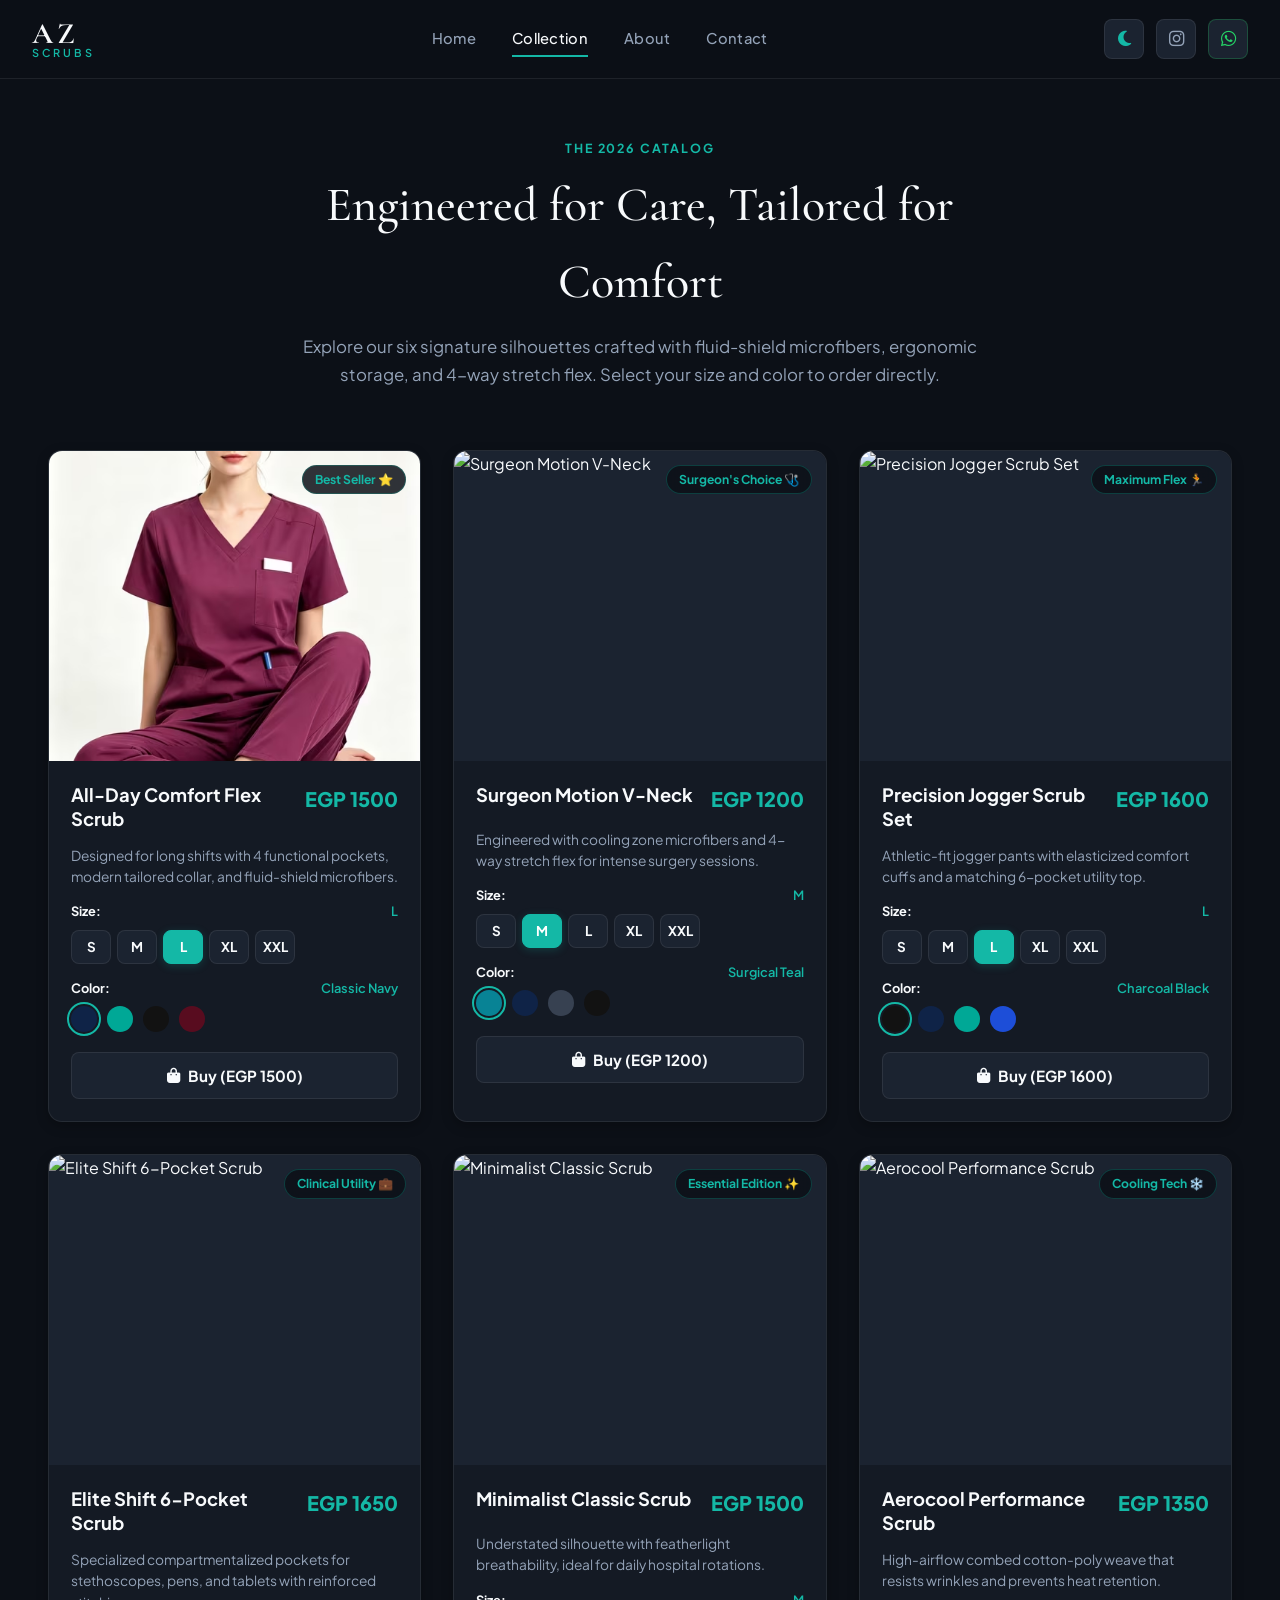
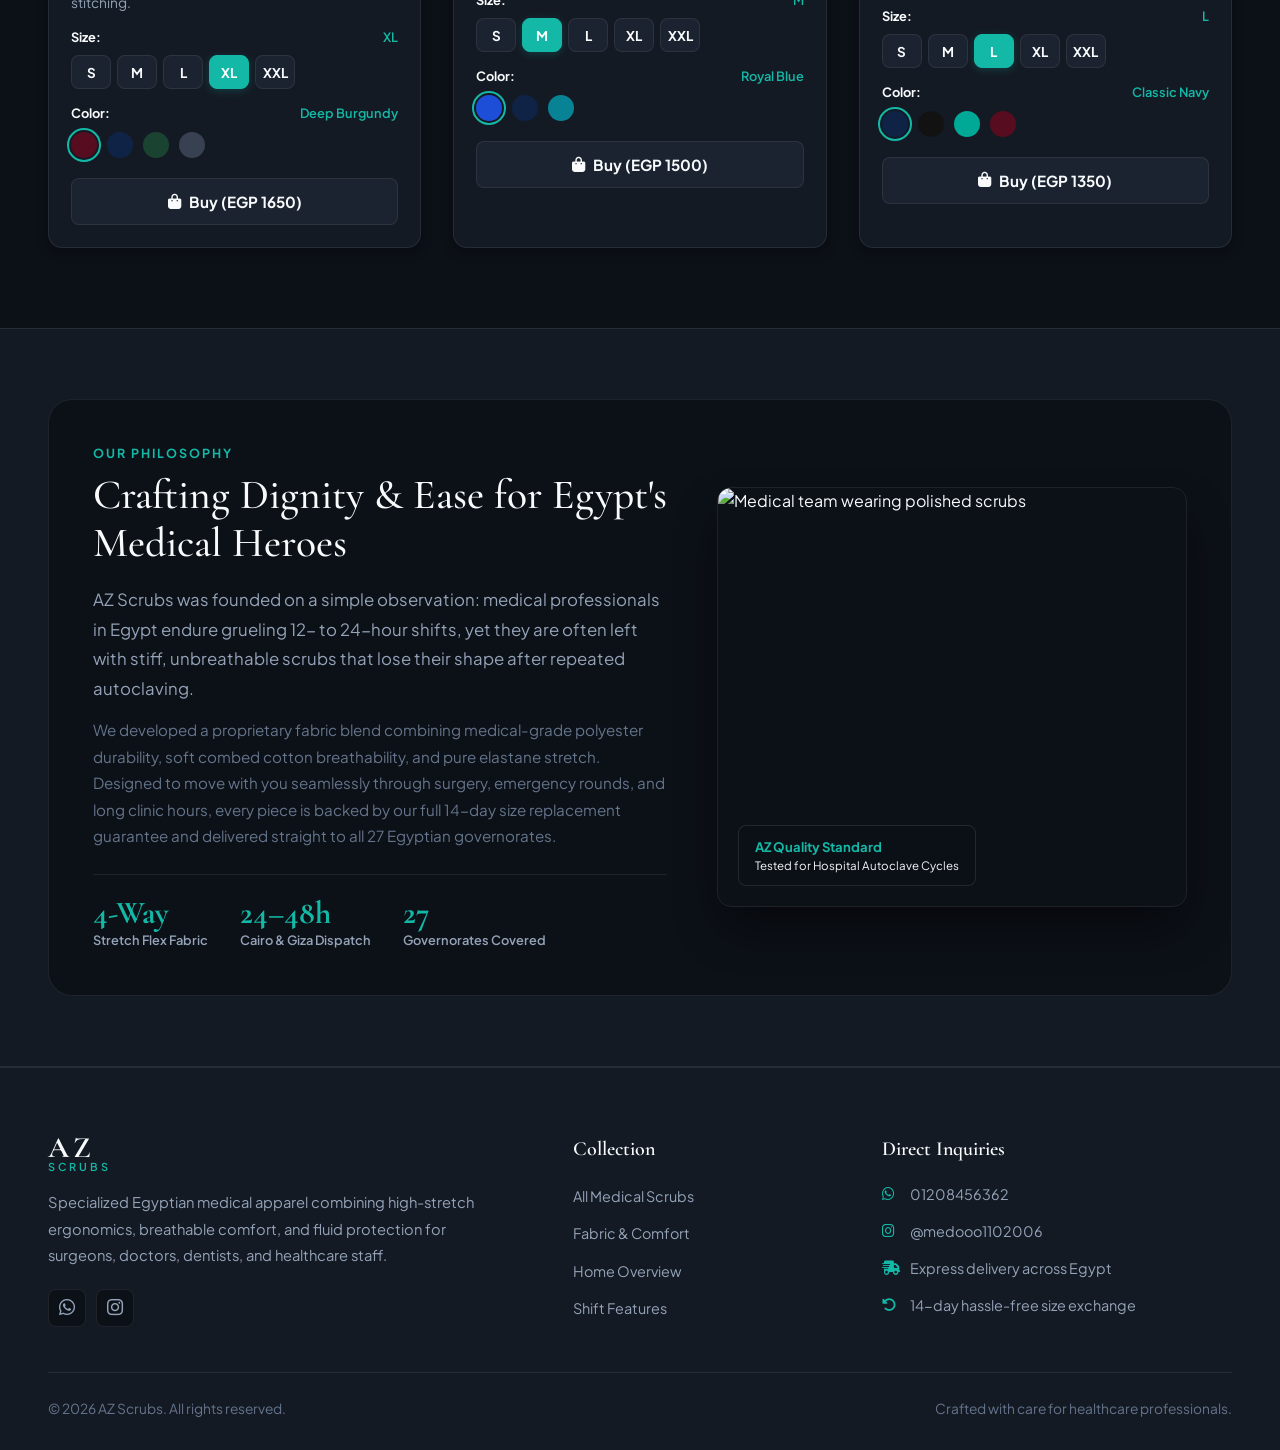
==== shop.html @ 9ea3bb74 "Initial commit" ====
<!DOCTYPE html>
<html lang="en" data-theme="dark">

<head>
    <meta charset="UTF-8">
    <meta name="viewport" content="width=device-width, initial-scale=1.0">
    <title>Collection — AZ Scrubs | Medical Apparel</title>

    <!-- Typography -->
    <link rel="preconnect" href="https://fonts.googleapis.com">
    <link rel="preconnect" href="https://fonts.gstatic.com" crossorigin>
    <link
        href="https://fonts.googleapis.com/css2?family=Cormorant+Garamond:ital,wght@0,400;0,500;0,600;0,700;1,400&family=Plus+Jakarta+Sans:wght@300;400;500;600;700&display=swap"
        rel="stylesheet">

    <!-- Font Awesome -->
    <link rel="stylesheet" href="https://cdnjs.cloudflare.com/ajax/libs/font-awesome/6.5.1/css/all.min.css">

    <!-- Stylesheet -->
    <link rel="stylesheet" href="style.css">
</head>

<body class="shop-page">

    <!-- ==========================================================================
       Shop Header
       ========================================================================== -->
    <header class="navbar-wrapper">
        <div class="nav-container">

            <!-- Brand Logo -->
            <a href="index.html" class="brand-logo" aria-label="AZ Scrubs Home">
                <span class="logo-serif">AZ</span>
                <span class="logo-sub">SCRUBS</span>
            </a>

            <!-- Center Links -->
            <nav class="nav-menu">
                <a href="index.html" class="nav-link">Home</a>
                <a href="#catalog" class="nav-link active">Collection</a>
                <a href="#about" class="nav-link">About</a>
                <a href="#contact" class="nav-link">Contact</a>
            </nav>

            <!-- Right Actions: Theme Toggle, Socials, Mobile Menu -->
            <div class="header-actions">

                <!-- Theme Toggle -->
                <button type="button" class="action-btn theme-toggle" id="themeToggleBtn"
                    aria-label="Toggle theme appearance" title="Toggle Appearance">
                    <i class="fa-solid fa-moon icon-moon"></i>
                    <i class="fa-solid fa-sun icon-sun"></i>
                </button>

                <!-- Instagram -->
                <a href="https://www.instagram.com/medooo1102006?cplk=MXMxdnQxajM3eTB2aA==" target="_blank"
                    rel="noopener noreferrer" class="action-btn instagram-btn" title="Instagram" aria-label="Instagram">
                    <i class="fa-brands fa-instagram"></i>
                </a>

                <!-- WhatsApp (01208456362) -->
                <a href="https://wa.me/201208456362" target="_blank" rel="noopener noreferrer"
                    class="action-btn whatsapp-btn" title="WhatsApp: 01208456362" aria-label="WhatsApp">
                    <i class="fa-brands fa-whatsapp"></i>
                </a>

                <!-- Mobile Drawer Toggle -->
                <button type="button" class="mobile-toggle" id="mobileMenuBtn" aria-label="Open mobile menu">
                    <i class="fa-solid fa-bars-staggered"></i>
                </button>
            </div>

        </div>
    </header>

    <!-- Mobile Drawer Menu -->
    <div class="mobile-drawer" id="mobileDrawer">
        <div class="drawer-header">
            <span class="drawer-title">Menu</span>
            <button type="button" class="drawer-close" id="closeDrawerBtn" aria-label="Close menu">
                <i class="fa-solid fa-xmark"></i>
            </button>
        </div>
        <ul class="drawer-nav">
            <li><a href="index.html" class="drawer-link">Home</a></li>
            <li><a href="#catalog" class="drawer-link">The Collection</a></li>
            <li><a href="#about" class="drawer-link">About AZ Scrubs</a></li>
            <li><a href="#contact" class="drawer-link">Contact & Orders</a></li>
        </ul>
    </div>

    <main>
        <!-- ==========================================================================
         Collection Banner
         ========================================================================== -->
        <section class="shop-banner">
            <div class="container">
                <div class="shop-banner-header">
                    <span class="banner-eyebrow">The 2026 Catalog</span>
                    <h1 class="shop-heading">Engineered for Care, Tailored for Comfort</h1>
                    <p class="shop-subheading">
                        Explore our six signature silhouettes crafted with fluid-shield microfibers, ergonomic storage,
                        and 4-way stretch flex. Select your size and color to order directly.
                    </p>
                </div>
            </div>
        </section>

        <!-- ==========================================================================
         Product Catalog Grid (6 Medical Scrubs)
         ========================================================================== -->
        <section class="catalog-section" id="catalog">
            <div class="container">
                <div class="products-grid" id="productsGridContainer">
                    <!-- Populated dynamically via script.js -->
                </div>
            </div>
        </section>

        <!-- ==========================================================================
         About AZ Scrubs Section
         ========================================================================== -->
        <section class="about-section" id="about">
            <div class="container">
                <div class="about-card">
                    <div class="about-grid">

                        <div class="about-text-column">
                            <span class="about-eyebrow">Our Philosophy</span>
                            <h2 class="about-title">Crafting Dignity & Ease for Egypt's Medical Heroes</h2>

                            <p class="about-lead">
                                AZ Scrubs was founded on a simple observation: medical professionals in Egypt endure
                                grueling 12- to 24-hour shifts, yet they are often left with stiff, unbreathable scrubs
                                that lose their shape after repeated autoclaving.
                            </p>

                            <p class="about-body">
                                We developed a proprietary fabric blend combining medical-grade polyester durability,
                                soft combed cotton breathability, and pure elastane stretch. Designed to move with you
                                seamlessly through surgery, emergency rounds, and long clinic hours, every piece is
                                backed by our full 14-day size replacement guarantee and delivered straight to all 27
                                Egyptian governorates.
                            </p>

                            <div class="about-stats-row">
                                <div class="stat-cell">
                                    <strong class="stat-number">4-Way</strong>
                                    <span class="stat-label">Stretch Flex Fabric</span>
                                </div>
                                <div class="stat-cell">
                                    <strong class="stat-number">24–48h</strong>
                                    <span class="stat-label">Cairo & Giza Dispatch</span>
                                </div>
                                <div class="stat-cell">
                                    <strong class="stat-number">27</strong>
                                    <span class="stat-label">Governorates Covered</span>
                                </div>
                            </div>
                        </div>

                        <div class="about-visual-column">
                            <div class="about-image-wrapper">
                                <img src="https://images.unsplash.com/photo-1579684385127-1ef15d508118?q=80&w=900&auto=format&fit=crop"
                                    alt="Medical team wearing polished scrubs" loading="lazy">
                                <div class="about-image-badge">
                                    <span class="badge-tag">AZ Quality Standard</span>
                                    <span class="badge-caption">Tested for Hospital Autoclave Cycles</span>
                                </div>
                            </div>
                        </div>

                    </div>
                </div>
            </div>
        </section>
    </main>

    <!-- ==========================================================================
       Checkout & Payment Modal
       ========================================================================== -->
    <div class="modal-overlay" id="checkoutModalOverlay" role="dialog" aria-modal="true" aria-labelledby="modalTitle">
        <div class="checkout-modal">

            <!-- Modal Header -->
            <div class="modal-header">
                <div class="modal-title-group">
                    <h3 class="modal-title" id="modalTitle">Complete Your Order</h3>
                    <p class="modal-subtitle">Review selection and confirm via WhatsApp</p>
                </div>
                <button type="button" class="modal-close" id="closeModalBtn" aria-label="Close checkout modal">
                    <i class="fa-solid fa-xmark"></i>
                </button>
            </div>

            <!-- Modal Body -->
            <div class="modal-body">

                <!-- Selected Product Summary Card -->
                <div class="order-summary-box">
                    <img src="" alt="Selected scrub thumbnail" id="modalThumb" class="summary-img">
                    <div class="summary-details">
                        <h4 class="summary-name" id="modalProductName">Product Name</h4>
                        <div class="summary-meta-line">
                            <span>Size: <strong id="modalProductSize">L</strong></span>
                            <span class="meta-dot">&bull;</span>
                            <span>Color: <strong id="modalProductColor">Classic Navy</strong></span>
                        </div>
                        <div class="summary-price" id="modalProductPrice">EGP 680</div>
                    </div>
                </div>

                <!-- Customer Details Form -->
                <div class="form-section">
                    <h4 class="form-section-title">
                        <i class="fa-solid fa-user-pen"></i>
                        <span>Customer & Shipping Information</span>
                    </h4>

                    <!-- Full Name -->
                    <div class="field-group">
                        <label for="custName" class="field-label">Full Name / Medical Title <span
                                class="req">*</span></label>
                        <input type="text" id="custName" class="field-input" placeholder="e.g. Dr. Omar Hassan" required
                            autocomplete="name">
                        <span class="error-msg" id="nameError">Please enter your full name</span>
                    </div>

                    <!-- Phone & Governorate Grid -->
                    <div class="field-row">
                        <div class="field-group">
                            <label for="custPhone" class="field-label">Phone / WhatsApp Number <span
                                    class="req">*</span></label>
                            <input type="tel" id="custPhone" class="field-input" placeholder="01xxxxxxxxx" required
                                autocomplete="tel">
                            <span class="error-msg" id="phoneError">Valid Egyptian phone required</span>
                        </div>

                        <div class="field-group">
                            <label for="custGov" class="field-label">Governorate <span class="req">*</span></label>
                            <select id="custGov" class="field-input field-select" required>
                                <option value="">Select Governorate...</option>
                                <option value="Cairo">Cairo</option>
                                <option value="Giza">Giza</option>
                                <option value="Alexandria">Alexandria</option>
                                <option value="Dakahlia (Mansoura)">Dakahlia (Mansoura)</option>
                                <option value="Gharbia (Tanta)">Gharbia (Tanta)</option>
                                <option value="Sharqia (Zagazig)">Sharqia (Zagazig)</option>
                                <option value="Qalyubia">Qalyubia</option>
                                <option value="Monufia">Monufia</option>
                                <option value="Beheira">Beheira</option>
                                <option value="Kafr El Sheikh">Kafr El Sheikh</option>
                                <option value="Damietta">Damietta</option>
                                <option value="Port Said">Port Said</option>
                                <option value="Ismailia">Ismailia</option>
                                <option value="Suez">Suez</option>
                                <option value="Fayoum">Fayoum</option>
                                <option value="Beni Suef">Beni Suef</option>
                                <option value="Minya">Minya</option>
                                <option value="Asyut">Asyut</option>
                                <option value="Sohag">Sohag</option>
                                <option value="Qena">Qena</option>
                                <option value="Luxor">Luxor</option>
                                <option value="Aswan">Aswan</option>
                                <option value="Red Sea (Hurghada)">Red Sea (Hurghada)</option>
                                <option value="Matrouh">Matrouh</option>
                                <option value="North & South Sinai">North & South Sinai</option>
                                <option value="New Valley">New Valley</option>
                            </select>
                            <span class="error-msg" id="govError">Please select your governorate</span>
                        </div>
                    </div>

                    <!-- Detailed Address -->
                    <div class="field-group">
                        <label for="custAddress" class="field-label">Detailed Address (Street, Clinic/Hospital,
                            Building) <span class="req">*</span></label>
                        <input type="text" id="custAddress" class="field-input"
                            placeholder="e.g. New Maadi, El-Nasr St, Building 14" required>
                        <span class="error-msg" id="addressError">Please provide your delivery address</span>
                    </div>
                </div>

                <!-- Payment Instructions: Fawry & InstaPay -->
                <div class="form-section">
                    <h4 class="form-section-title">
                        <i class="fa-solid fa-credit-card"></i>
                        <span>Select Payment Method</span>
                    </h4>

                    <div class="payment-tabs">
                        <button type="button" class="pay-tab active" id="tabInstapay"
                            onclick="switchPayment('instapay')">
                            <i class="fa-solid fa-bolt"></i>
                            <span>InstaPay</span>
                        </button>
                        <button type="button" class="pay-tab" id="tabFawry" onclick="switchPayment('fawry')">
                            <i class="fa-solid fa-receipt"></i>
                            <span>Fawry</span>
                        </button>
                    </div>

                    <!-- InstaPay Instructions Box -->
                    <div class="pay-box active" id="instapayDetails">
                        <div class="pay-detail-row">
                            <span class="pay-label">InstaPay Address (IPA):</span>
                            <div class="copy-field">
                                <span class="copy-val" id="ipaCode">azscrubs@instapay</span>
                                <button type="button" class="btn-copy"
                                    onclick="copyData('ipaCode', 'InstaPay IPA copied!')" title="Copy">
                                    <i class="fa-regular fa-copy"></i>
                                    <span>Copy</span>
                                </button>
                            </div>
                        </div>
                        <div class="pay-detail-row">
                            <span class="pay-label">Account Holder:</span>
                            <span class="pay-val">AZ Scrubs Apparel</span>
                        </div>
                        <p class="pay-hint">
                            Open your InstaPay app, transfer the order amount to the IPA above, and attach a screenshot
                            of the transfer confirmation in the prepared WhatsApp chat.
                        </p>
                    </div>

                    <!-- Fawry Instructions Box -->
                    <div class="pay-box" id="fawryDetails">
                        <div class="pay-detail-row">
                            <span class="pay-label">Fawry Service Code:</span>
                            <div class="copy-field">
                                <span class="copy-val" id="fawryService">78890</span>
                                <button type="button" class="btn-copy"
                                    onclick="copyData('fawryService', 'Fawry Code copied!')" title="Copy">
                                    <i class="fa-regular fa-copy"></i>
                                    <span>Copy</span>
                                </button>
                            </div>
                        </div>
                        <div class="pay-detail-row">
                            <span class="pay-label">Reference Number:</span>
                            <div class="copy-field">
                                <span class="copy-val" id="fawryRef">AZ-98124</span>
                                <button type="button" class="btn-copy"
                                    onclick="copyData('fawryRef', 'Reference Number copied!')" title="Copy">
                                    <i class="fa-regular fa-copy"></i>
                                    <span>Copy</span>
                                </button>
                            </div>
                        </div>
                        <p class="pay-hint">
                            Pay via any Fawry POS terminal or Fawry Plus branch using service code
                            <strong>78890</strong> and reference <strong>AZ-98124</strong>. Keep your payment receipt.
                        </p>
                    </div>

                </div>

            </div>

            <!-- Modal Footer -->
            <div class="modal-footer">
                <button type="button" class="btn-confirm-whatsapp" onclick="confirmOrderWhatsApp()">
                    <i class="fa-brands fa-whatsapp"></i>
                    <span>Confirm Order via WhatsApp</span>
                </button>
                <span class="modal-safe-note">
                    <i class="fa-solid fa-lock"></i>
                    <span>Your order details are sent directly to the brand owner at 01208456362 for instant
                        confirmation.</span>
                </span>
            </div>

        </div>
    </div>

    <!-- Toast Notification Hub -->
    <div class="toast-hub" id="toastHub"></div>

    <!-- ==========================================================================
       Shop Footer
       ========================================================================== -->
    <footer class="site-footer" id="contact">
        <div class="container">
            <div class="footer-grid">

                <!-- Brand Bio -->
                <div class="footer-bio-col">
                    <a href="index.html" class="brand-logo footer-logo">
                        <span class="logo-serif">AZ</span>
                        <span class="logo-sub">SCRUBS</span>
                    </a>
                    <p class="footer-bio-text">
                        Specialized Egyptian medical apparel combining high-stretch ergonomics, breathable comfort, and
                        fluid protection for surgeons, doctors, dentists, and healthcare staff.
                    </p>
                    <div class="footer-socials">
                        <a href="https://wa.me/201208456362" target="_blank" rel="noopener noreferrer"
                            class="social-icon whatsapp" title="WhatsApp: 01208456362">
                            <i class="fa-brands fa-whatsapp"></i>
                        </a>
                        <a href="https://www.instagram.com/medooo1102006?cplk=MXMxdnQxajM3eTB2aA==" target="_blank"
                            rel="noopener noreferrer" class="social-icon instagram" title="Instagram">
                            <i class="fa-brands fa-instagram"></i>
                        </a>
                    </div>
                </div>

                <!-- Quick Links -->
                <div class="footer-nav-col">
                    <h4 class="footer-heading">Collection</h4>
                    <ul class="footer-links">
                        <li><a href="#catalog">All Medical Scrubs</a></li>
                        <li><a href="#about">Fabric & Comfort</a></li>
                        <li><a href="index.html">Home Overview</a></li>
                        <li><a href="index.html#features">Shift Features</a></li>
                    </ul>
                </div>

                <!-- Contact & Shipping -->
                <div class="footer-contact-col">
                    <h4 class="footer-heading">Direct Inquiries</h4>
                    <ul class="footer-contact-list">
                        <li>
                            <i class="fa-brands fa-whatsapp"></i>
                            <a href="https://wa.me/201208456362" target="_blank"
                                rel="noopener noreferrer">01208456362</a>
                        </li>
                        <li>
                            <i class="fa-brands fa-instagram"></i>
                            <a href="https://www.instagram.com/medooo1102006?cplk=MXMxdnQxajM3eTB2aA==" target="_blank"
                                rel="noopener noreferrer">@medooo1102006</a>
                        </li>
                        <li>
                            <i class="fa-solid fa-truck-fast"></i>
                            <span>Express delivery across Egypt</span>
                        </li>
                        <li>
                            <i class="fa-solid fa-rotate-left"></i>
                            <span>14-day hassle-free size exchange</span>
                        </li>
                    </ul>
                </div>

            </div>

            <!-- Copyright Notice -->
            <div class="footer-bottom">
                <p class="copyright-text">&copy; 2026 AZ Scrubs. All rights reserved.</p>
                <p class="footer-tagline">Crafted with care for healthcare professionals.</p>
            </div>

        </div>
    </footer>

    <!-- Script -->
    <script src="script.js"></script>
</body>

</html>
---- style.css ----
/* ==========================================================================
   1. Design Tokens & Color Palette (Luxury Medical Apparel Aesthetic)
   ========================================================================== */
:root {
    /* Dark Mode Palette (Default) */
    --bg-page: #0C1017;
    --bg-surface: #141A24;
    --bg-surface-elevated: #1B2330;
    --bg-surface-card: rgba(20, 26, 36, 0.78);
    --border-subtle: rgba(255, 255, 255, 0.08);
    --border-glow: rgba(13, 148, 136, 0.35);

    --text-primary: #F8FAFC;
    --text-secondary: #94A3B8;
    --text-muted: #64748B;

    --accent-teal: #0D9488;
    --accent-cyan: #14B8A6;
    --accent-teal-glow: rgba(20, 184, 166, 0.22);
    --accent-terracotta: #9E5336;
    --accent-terracotta-hover: #834229;

    --shadow-sm: 0 4px 12px rgba(0, 0, 0, 0.25);
    --shadow-md: 0 12px 28px -6px rgba(0, 0, 0, 0.45), 0 0 15px rgba(20, 184, 166, 0.1);
    --shadow-editorial: 0 24px 48px -12px rgba(0, 0, 0, 0.6);

    --radius-sm: 8px;
    --radius-md: 14px;
    --radius-lg: 24px;
    --radius-full: 9999px;

    --font-serif: 'Cormorant Garamond', Georgia, serif;
    --font-sans: 'Plus Jakarta Sans', -apple-system, BlinkMacSystemFont, 'Segoe UI', Roboto, sans-serif;

    --transition-fast: 0.18s cubic-bezier(0.16, 1, 0.3, 1);
    --transition-smooth: 0.32s cubic-bezier(0.16, 1, 0.3, 1);
}

/* Light Mode Palette */
[data-theme="light"] {
    --bg-page: #FAF8F5;
    --bg-surface: #FFFFFF;
    --bg-surface-elevated: #F1EFEA;
    --bg-surface-card: rgba(255, 255, 255, 0.88);
    --border-subtle: rgba(28, 26, 23, 0.09);
    --border-glow: rgba(13, 148, 136, 0.3);

    --text-primary: #1C1A17;
    --text-secondary: #5A564F;
    --text-muted: #847F75;

    --accent-teal: #0F766E;
    --accent-cyan: #0D9488;
    --accent-teal-glow: rgba(13, 148, 136, 0.15);
    --accent-terracotta: #9E5336;
    --accent-terracotta-hover: #834229;

    --shadow-sm: 0 4px 12px rgba(28, 26, 23, 0.05);
    --shadow-md: 0 12px 28px -6px rgba(28, 26, 23, 0.08);
    --shadow-editorial: 0 20px 40px -15px rgba(28, 26, 23, 0.1);
}

/* ==========================================================================
   2. Reset & Typography
   ========================================================================== */
* {
    margin: 0;
    padding: 0;
    box-sizing: border-box;
}

html {
    font-size: 16px;
    scroll-behavior: smooth;
    -webkit-font-smoothing: antialiased;
}

body {
    background-color: var(--bg-page);
    color: var(--text-primary);
    font-family: var(--font-sans);
    line-height: 1.6;
    transition: background-color var(--transition-smooth), color var(--transition-smooth);
    overflow-x: hidden;
    min-height: 100vh;
}

a {
    color: inherit;
    text-decoration: none;
    transition: var(--transition-fast);
}

button,
input,
select {
    font-family: inherit;
    border: none;
    outline: none;
}

.container {
    width: 100%;
    max-width: 1240px;
    margin: 0 auto;
    padding: 0 28px;
}

/* ==========================================================================
   3. Navigation Bar (Shared Across index.html & shop.html)
   ========================================================================== */
.navbar-wrapper {
    position: sticky;
    top: 0;
    z-index: 100;
    backdrop-filter: blur(18px);
    -webkit-backdrop-filter: blur(18px);
    background: rgba(12, 16, 23, 0.85);
    border-bottom: 1px solid var(--border-subtle);
    transition: background var(--transition-smooth), border-color var(--transition-smooth);
}

[data-theme="light"] .navbar-wrapper {
    background: rgba(250, 248, 245, 0.88);
}

.nav-container {
    max-width: 1320px;
    margin: 0 auto;
    padding: 0 32px;
    height: 78px;
    display: flex;
    align-items: center;
    justify-content: space-between;
}

/* AZ Logo */
.brand-logo {
    display: flex;
    flex-direction: column;
    line-height: 1;
}

.logo-serif {
    font-family: var(--font-serif);
    font-size: 1.85rem;
    font-weight: 700;
    letter-spacing: 0.12em;
    color: var(--text-primary);
}

.logo-sub {
    font-size: 0.68rem;
    letter-spacing: 0.28em;
    font-weight: 600;
    color: var(--accent-cyan);
}

/* Nav Menu Links */
.nav-menu {
    display: flex;
    align-items: center;
    gap: 36px;
}

.nav-link {
    font-size: 0.92rem;
    font-weight: 500;
    color: var(--text-secondary);
    letter-spacing: 0.02em;
    position: relative;
    padding: 6px 0;
}

.nav-link::after {
    content: '';
    position: absolute;
    bottom: 0;
    left: 0;
    width: 0;
    height: 2px;
    background: var(--accent-cyan);
    transition: width var(--transition-fast);
}

.nav-link:hover,
.nav-link.active {
    color: var(--text-primary);
}

.nav-link:hover::after,
.nav-link.active::after {
    width: 100%;
}

/* Action Buttons */
.header-actions {
    display: flex;
    align-items: center;
    gap: 12px;
}

.action-btn {
    width: 40px;
    height: 40px;
    border-radius: var(--radius-sm);
    background: var(--bg-surface-elevated);
    border: 1px solid var(--border-subtle);
    color: var(--text-secondary);
    display: flex;
    align-items: center;
    justify-content: center;
    font-size: 1.1rem;
    cursor: pointer;
    transition: var(--transition-fast);
}

.action-btn:hover {
    color: var(--text-primary);
    border-color: var(--border-glow);
    transform: translateY(-2px);
}

/* Theme Toggle Icons */
.theme-toggle .icon-sun {
    display: none;
    color: #F59E0B;
}

.theme-toggle .icon-moon {
    display: block;
    color: var(--accent-cyan);
}

[data-theme="light"] .theme-toggle .icon-sun {
    display: block;
}

[data-theme="light"] .theme-toggle .icon-moon {
    display: none;
}

.whatsapp-btn {
    color: #25D366;
    border-color: rgba(37, 211, 102, 0.25);
}

.whatsapp-btn:hover {
    background: #25D366;
    color: #FFFFFF;
    box-shadow: 0 4px 15px rgba(37, 211, 102, 0.35);
}

.instagram-btn:hover {
    background: linear-gradient(45deg, #F09433, #DC2743, #BC1888);
    color: #FFFFFF;
    border-color: transparent;
}

/* Pill CTA Button */
.btn-pill-cta {
    display: inline-flex;
    align-items: center;
    gap: 8px;
    padding: 10px 22px;
    border-radius: var(--radius-full);
    border: 1px solid var(--border-subtle);
    background: var(--bg-surface-elevated);
    color: var(--text-primary);
    font-size: 0.86rem;
    font-weight: 600;
    transition: var(--transition-fast);
    margin-left: 4px;
}

.btn-pill-cta:hover {
    border-color: var(--accent-cyan);
    background: var(--bg-surface);
    box-shadow: 0 4px 14px var(--accent-teal-glow);
    transform: translateY(-2px);
}

.btn-pill-cta .btn-arrow {
    transition: transform var(--transition-fast);
}

.btn-pill-cta:hover .btn-arrow {
    transform: translateX(4px);
}

.mobile-toggle {
    display: none;
    background: transparent;
    color: var(--text-primary);
    font-size: 1.3rem;
    padding: 6px;
    cursor: pointer;
}

/* Mobile Drawer Menu */
.mobile-drawer {
    position: fixed;
    top: 0;
    right: -100%;
    width: 300px;
    height: 100vh;
    background: var(--bg-surface);
    border-left: 1px solid var(--border-subtle);
    z-index: 200;
    padding: 24px;
    box-shadow: var(--shadow-editorial);
    transition: right 0.3s cubic-bezier(0.16, 1, 0.3, 1);
}

.mobile-drawer.open {
    right: 0;
}

.drawer-header {
    display: flex;
    align-items: center;
    justify-content: space-between;
    padding-bottom: 16px;
    margin-bottom: 24px;
    border-bottom: 1px solid var(--border-subtle);
}

.drawer-title {
    font-family: var(--font-serif);
    font-size: 1.3rem;
    font-weight: 600;
}

.drawer-close {
    background: transparent;
    font-size: 1.3rem;
    color: var(--text-secondary);
    cursor: pointer;
}

.drawer-nav {
    list-style: none;
    display: flex;
    flex-direction: column;
    gap: 16px;
}

.drawer-link {
    font-size: 1.05rem;
    font-weight: 600;
    color: var(--text-secondary);
    display: block;
}

.drawer-link:hover {
    color: var(--accent-cyan);
}

.drawer-divider {
    height: 1px;
    background: var(--border-subtle);
    margin: 10px 0;
}

.drawer-cta {
    width: 100%;
    justify-content: center;
}

/* ==========================================================================
   4. Split-Screen Hero Section (Home Page)
   ========================================================================== */
.hero-section {
    padding: 60px 0 50px;
}

.hero-container {
    max-width: 1320px;
    margin: 0 auto;
    padding: 0 32px;
    display: grid;
    grid-template-columns: 1.1fr 0.9fr;
    align-items: center;
    gap: 60px;
}

.hero-content {
    display: flex;
    flex-direction: column;
}

.hero-eyebrow {
    display: inline-flex;
    align-items: center;
    gap: 8px;
    font-size: 0.76rem;
    font-weight: 700;
    letter-spacing: 0.18em;
    color: var(--accent-cyan);
    text-transform: uppercase;
    margin-bottom: 22px;
}

.eyebrow-dot {
    width: 6px;
    height: 6px;
    border-radius: 50%;
    background-color: var(--accent-cyan);
}

.hero-heading {
    font-family: var(--font-serif);
    font-size: 4.4rem;
    font-weight: 500;
    line-height: 1.08;
    letter-spacing: -0.015em;
    color: var(--text-primary);
    margin-bottom: 22px;
}

.accent-period {
    color: var(--accent-terracotta);
}

.hero-paragraph {
    font-size: 1.12rem;
    color: var(--text-secondary);
    line-height: 1.75;
    max-width: 520px;
    margin-bottom: 38px;
}

.hero-cta-group {
    display: flex;
    align-items: center;
    gap: 20px;
    margin-bottom: 50px;
    flex-wrap: wrap;
}

/* Primary Terracotta / Warm Button */
.btn-primary {
    display: inline-flex;
    align-items: center;
    gap: 10px;
    background-color: var(--accent-terracotta);
    color: #FFFFFF;
    padding: 16px 32px;
    border-radius: var(--radius-sm);
    font-weight: 600;
    font-size: 0.96rem;
    box-shadow: 0 8px 22px rgba(158, 83, 54, 0.28);
    transition: var(--transition-fast);
}

.btn-primary:hover {
    background-color: var(--accent-terracotta-hover);
    transform: translateY(-2px);
    box-shadow: 0 12px 28px rgba(158, 83, 54, 0.4);
}

/* Secondary Outline Button */
.btn-outline {
    display: inline-flex;
    align-items: center;
    gap: 10px;
    background: transparent;
    color: var(--text-primary);
    border: 1px solid var(--border-subtle);
    padding: 15px 28px;
    border-radius: var(--radius-sm);
    font-weight: 600;
    font-size: 0.96rem;
    transition: var(--transition-fast);
}

.btn-outline:hover {
    border-color: var(--accent-cyan);
    background: var(--bg-surface-elevated);
    transform: translateY(-2px);
}

/* Scroll Indicator */
.hero-scroll-indicator {
    display: inline-flex;
    align-items: center;
    gap: 14px;
}

.mouse-icon {
    width: 20px;
    height: 32px;
    border: 1.5px solid var(--border-subtle);
    border-radius: 12px;
    position: relative;
    display: flex;
    justify-content: center;
}

.mouse-wheel {
    width: 3px;
    height: 6px;
    background-color: var(--accent-cyan);
    border-radius: 2px;
    position: absolute;
    top: 6px;
    animation: mouseAnim 2s infinite ease-in-out;
}

@keyframes mouseAnim {
    0% {
        transform: translateY(0);
        opacity: 1;
    }

    50% {
        transform: translateY(8px);
        opacity: 0.2;
    }

    100% {
        transform: translateY(0);
        opacity: 1;
    }
}

.scroll-label {
    font-size: 0.72rem;
    font-weight: 700;
    letter-spacing: 0.2em;
    color: var(--text-muted);
}

/* Right Visual Frame */
.hero-visual {
    position: relative;
}

.visual-frame {
    position: relative;
    width: 100%;
    height: 560px;
    border-radius: var(--radius-lg);
    overflow: hidden;
    box-shadow: var(--shadow-editorial);
    border: 1px solid var(--border-subtle);
    background: var(--bg-surface);
}

.hero-img {
    width: 100%;
    height: 100%;
    object-fit: cover;
    transition: transform 1s ease;
}

.visual-frame:hover .hero-img {
    transform: scale(1.03);
}

.visual-gradient-overlay {
    position: absolute;
    inset: 0;
    background: linear-gradient(180deg, rgba(0, 0, 0, 0) 60%, rgba(0, 0, 0, 0.4) 100%);
    pointer-events: none;
}

.floating-badge {
    position: absolute;
    bottom: 24px;
    left: 24px;
    background: rgba(12, 16, 23, 0.88);
    backdrop-filter: blur(12px);
    -webkit-backdrop-filter: blur(12px);
    padding: 10px 18px;
    border-radius: var(--radius-full);
    border: 1px solid rgba(255, 255, 255, 0.15);
    display: flex;
    align-items: center;
    gap: 8px;
    font-size: 0.8rem;
}

[data-theme="light"] .floating-badge {
    background: rgba(255, 255, 255, 0.9);
    border-color: rgba(0, 0, 0, 0.08);
    color: #1C1A17;
}

.badge-accent {
    font-weight: 700;
    color: var(--accent-cyan);
}

.badge-separator {
    color: var(--text-muted);
}

.badge-meta {
    color: var(--text-primary);
    font-weight: 500;
}

/* ==========================================================================
   5. 4-Item Feature Bar (Home Page)
   ========================================================================== */
.feature-bar {
    width: 100%;
    background: var(--bg-surface);
    border-top: 1px solid var(--border-subtle);
    border-bottom: 1px solid var(--border-subtle);
    padding: 40px 0;
}

.feature-container {
    max-width: 1320px;
    margin: 0 auto;
    padding: 0 32px;
    display: grid;
    grid-template-columns: repeat(4, 1fr);
    gap: 32px;
}

.feature-card {
    display: flex;
    align-items: flex-start;
    gap: 16px;
}

.feature-icon-wrap {
    width: 44px;
    height: 44px;
    border-radius: var(--radius-sm);
    background: var(--bg-surface-elevated);
    border: 1px solid var(--border-subtle);
    color: var(--accent-cyan);
    display: flex;
    align-items: center;
    justify-content: center;
    flex-shrink: 0;
    transition: var(--transition-fast);
}

.feature-card:hover .feature-icon-wrap {
    background: var(--accent-teal-glow);
    border-color: var(--accent-cyan);
    transform: translateY(-2px);
}

.feature-content {
    display: flex;
    flex-direction: column;
}

.feature-title {
    font-family: var(--font-serif);
    font-size: 1.25rem;
    font-weight: 600;
    color: var(--text-primary);
    line-height: 1.2;
    margin-bottom: 4px;
}

.feature-text {
    font-size: 0.85rem;
    color: var(--text-secondary);
    line-height: 1.45;
}

/* Home Minimal Footer */
.home-footer {
    padding: 30px 0;
    background: var(--bg-page);
}

.home-footer-inner {
    display: flex;
    justify-content: space-between;
    align-items: center;
    font-size: 0.86rem;
    color: var(--text-muted);
}

.home-footer-link {
    color: var(--accent-cyan);
    font-weight: 600;
}

/* ==========================================================================
   6. Shop Page Specifics (Catalog, Products & About)
   ========================================================================== */
.shop-banner {
    padding: 55px 0 20px;
    text-align: center;
}

.shop-banner-header {
    max-width: 720px;
    margin: 0 auto;
}

.banner-eyebrow {
    display: inline-block;
    font-size: 0.78rem;
    font-weight: 700;
    letter-spacing: 0.16em;
    text-transform: uppercase;
    color: var(--accent-cyan);
    margin-bottom: 8px;
}

.shop-heading {
    font-family: var(--font-serif);
    font-size: 3rem;
    font-weight: 500;
    color: var(--text-primary);
    margin-bottom: 12px;
}

.shop-subheading {
    font-size: 1.05rem;
    color: var(--text-secondary);
    line-height: 1.7;
}

.catalog-section {
    padding: 40px 0 80px;
}

.products-grid {
    display: grid;
    grid-template-columns: repeat(3, 1fr);
    gap: 32px;
}

/* Product Card */
.product-card {
    background: var(--bg-surface);
    border: 1px solid var(--border-subtle);
    border-radius: var(--radius-md);
    overflow: hidden;
    display: flex;
    flex-direction: column;
    box-shadow: var(--shadow-sm);
    transition: var(--transition-smooth);
}

.product-card:hover {
    transform: translateY(-6px);
    border-color: var(--border-glow);
    box-shadow: var(--shadow-md);
}

.product-img-box {
    position: relative;
    width: 100%;
    height: 310px;
    overflow: hidden;
    background: var(--bg-surface-elevated);
}

.product-img-box img {
    width: 100%;
    height: 100%;
    object-fit: cover;
    transition: transform 0.6s ease;
}

.product-card:hover .product-img-box img {
    transform: scale(1.05);
}

.badge-overlay {
    position: absolute;
    top: 14px;
    right: 14px;
    background: rgba(12, 16, 23, 0.85);
    backdrop-filter: blur(8px);
    border: 1px solid var(--border-glow);
    color: var(--accent-cyan);
    padding: 4px 12px;
    border-radius: var(--radius-full);
    font-size: 0.76rem;
    font-weight: 700;
}

[data-theme="light"] .badge-overlay {
    background: rgba(255, 255, 255, 0.9);
}

.product-body {
    padding: 22px;
    display: flex;
    flex-direction: column;
    gap: 14px;
    flex-grow: 1;
}

.product-title-row {
    display: flex;
    justify-content: space-between;
    align-items: flex-start;
    gap: 10px;
}

.product-name {
    font-size: 1.15rem;
    font-weight: 700;
    color: var(--text-primary);
    line-height: 1.3;
}

.product-price {
    font-size: 1.25rem;
    font-weight: 800;
    color: var(--accent-cyan);
    white-space: nowrap;
}

.product-desc {
    font-size: 0.86rem;
    color: var(--text-secondary);
    line-height: 1.55;
}

/* Size Selector */
.picker-row {
    display: flex;
    flex-direction: column;
    gap: 8px;
}

.picker-label {
    font-size: 0.8rem;
    font-weight: 700;
    color: var(--text-primary);
    display: flex;
    justify-content: space-between;
}

.selected-val {
    color: var(--accent-cyan);
    font-weight: 600;
}

.sizes-group {
    display: flex;
    gap: 6px;
    flex-wrap: wrap;
}

.size-btn {
    min-width: 40px;
    height: 34px;
    border-radius: var(--radius-sm);
    background: var(--bg-surface-elevated);
    border: 1px solid var(--border-subtle);
    color: var(--text-primary);
    font-size: 0.84rem;
    font-weight: 700;
    cursor: pointer;
    transition: var(--transition-fast);
    display: flex;
    align-items: center;
    justify-content: center;
}

.size-btn:hover {
    border-color: var(--accent-cyan);
}

.size-btn.active {
    background: var(--accent-cyan);
    color: #FFFFFF;
    border-color: var(--accent-cyan);
    box-shadow: 0 2px 8px var(--accent-teal-glow);
}

/* Color Swatches */
.colors-group {
    display: flex;
    align-items: center;
    gap: 10px;
}

.color-swatch {
    width: 26px;
    height: 26px;
    border-radius: 50%;
    cursor: pointer;
    border: 2px solid transparent;
    outline: 2px solid transparent;
    outline-offset: 2px;
    transition: var(--transition-fast);
}

.color-swatch:hover {
    transform: scale(1.15);
}

.color-swatch.active {
    outline-color: var(--accent-cyan);
}

/* Buy Button */
.btn-buy {
    margin-top: 6px;
    width: 100%;
    padding: 13px;
    border-radius: var(--radius-sm);
    background: var(--bg-surface-elevated);
    color: var(--text-primary);
    border: 1px solid var(--border-subtle);
    font-weight: 700;
    font-size: 0.95rem;
    display: flex;
    align-items: center;
    justify-content: center;
    gap: 8px;
    cursor: pointer;
    transition: var(--transition-fast);
}

.btn-buy:hover {
    background: var(--accent-terracotta);
    color: #FFFFFF;
    border-color: transparent;
    box-shadow: 0 4px 14px rgba(158, 83, 54, 0.35);
    transform: translateY(-2px);
}

/* About AZ Scrubs Section */
.about-section {
    padding: 70px 0;
    background: var(--bg-surface);
    border-top: 1px solid var(--border-subtle);
    border-bottom: 1px solid var(--border-subtle);
}

.about-card {
    background: var(--bg-page);
    border: 1px solid var(--border-subtle);
    border-radius: var(--radius-lg);
    padding: 44px;
}

.about-grid {
    display: grid;
    grid-template-columns: 1.1fr 0.9fr;
    align-items: center;
    gap: 50px;
}

.about-text-column {
    display: flex;
    flex-direction: column;
}

.about-eyebrow {
    font-size: 0.78rem;
    font-weight: 700;
    letter-spacing: 0.16em;
    color: var(--accent-cyan);
    text-transform: uppercase;
    margin-bottom: 8px;
}

.about-title {
    font-family: var(--font-serif);
    font-size: 2.6rem;
    font-weight: 500;
    color: var(--text-primary);
    line-height: 1.15;
    margin-bottom: 18px;
}

.about-lead {
    font-size: 1.05rem;
    color: var(--text-secondary);
    line-height: 1.75;
    margin-bottom: 14px;
}

.about-body {
    font-size: 0.95rem;
    color: var(--text-muted);
    line-height: 1.75;
    margin-bottom: 24px;
}

.about-stats-row {
    display: flex;
    gap: 32px;
    padding-top: 20px;
    border-top: 1px solid var(--border-subtle);
}

.stat-cell {
    display: flex;
    flex-direction: column;
}

.stat-number {
    font-family: var(--font-serif);
    font-size: 2rem;
    font-weight: 700;
    color: var(--accent-cyan);
    line-height: 1.1;
}

.stat-label {
    font-size: 0.8rem;
    color: var(--text-secondary);
    font-weight: 600;
}

.about-image-wrapper {
    position: relative;
    width: 100%;
    height: 420px;
    border-radius: var(--radius-md);
    overflow: hidden;
    box-shadow: var(--shadow-editorial);
    border: 1px solid var(--border-subtle);
}

.about-image-wrapper img {
    width: 100%;
    height: 100%;
    object-fit: cover;
}

.about-image-badge {
    position: absolute;
    bottom: 20px;
    left: 20px;
    background: rgba(12, 16, 23, 0.88);
    backdrop-filter: blur(10px);
    padding: 10px 16px;
    border-radius: var(--radius-sm);
    border: 1px solid rgba(255, 255, 255, 0.1);
    display: flex;
    flex-direction: column;
}

.badge-tag {
    font-size: 0.82rem;
    font-weight: 700;
    color: var(--accent-cyan);
}

.badge-caption {
    font-size: 0.72rem;
    color: #F8FAFC;
}

/* ==========================================================================
   7. Checkout Modal
   ========================================================================== */
.modal-overlay {
    position: fixed;
    inset: 0;
    background: rgba(8, 11, 16, 0.85);
    backdrop-filter: blur(14px);
    -webkit-backdrop-filter: blur(14px);
    z-index: 1000;
    display: flex;
    align-items: center;
    justify-content: center;
    padding: 20px;
    opacity: 0;
    visibility: hidden;
    transition: opacity var(--transition-smooth), visibility var(--transition-smooth);
}

.modal-overlay.active {
    opacity: 1;
    visibility: visible;
}

.checkout-modal {
    background: var(--bg-surface);
    border: 1px solid var(--border-glow);
    border-radius: var(--radius-lg);
    width: 100%;
    max-width: 620px;
    max-height: 90vh;
    overflow-y: auto;
    box-shadow: var(--shadow-editorial);
    transform: scale(0.94) translateY(20px);
    transition: transform var(--transition-smooth);
}

.modal-overlay.active .checkout-modal {
    transform: scale(1) translateY(0);
}

.modal-header {
    padding: 22px 26px;
    border-bottom: 1px solid var(--border-subtle);
    display: flex;
    align-items: center;
    justify-content: space-between;
    position: sticky;
    top: 0;
    background: var(--bg-surface);
    z-index: 10;
}

.modal-title {
    font-family: var(--font-serif);
    font-size: 1.45rem;
    font-weight: 600;
    color: var(--text-primary);
}

.modal-subtitle {
    font-size: 0.82rem;
    color: var(--text-secondary);
}

.modal-close {
    width: 36px;
    height: 36px;
    border-radius: 50%;
    background: var(--bg-surface-elevated);
    color: var(--text-secondary);
    display: flex;
    align-items: center;
    justify-content: center;
    font-size: 1.1rem;
    cursor: pointer;
    transition: var(--transition-fast);
}

.modal-close:hover {
    background: rgba(239, 68, 68, 0.15);
    color: #EF4444;
}

.modal-body {
    padding: 24px 26px;
    display: flex;
    flex-direction: column;
    gap: 22px;
}

/* Order Summary Box */
.order-summary-box {
    background: var(--bg-page);
    border: 1px solid var(--border-subtle);
    border-radius: var(--radius-sm);
    padding: 16px;
    display: flex;
    align-items: center;
    gap: 16px;
}

.summary-img {
    width: 68px;
    height: 68px;
    border-radius: var(--radius-sm);
    object-fit: cover;
    background: var(--bg-surface-elevated);
}

.summary-details {
    flex-grow: 1;
}

.summary-name {
    font-size: 1.05rem;
    font-weight: 700;
    color: var(--text-primary);
}

.summary-meta-line {
    font-size: 0.84rem;
    color: var(--text-secondary);
    margin-top: 3px;
}

.meta-dot {
    margin: 0 6px;
}

.summary-price {
    font-size: 1.25rem;
    font-weight: 800;
    color: var(--accent-cyan);
}

/* Form Styles */
.form-section {
    display: flex;
    flex-direction: column;
    gap: 14px;
}

.form-section-title {
    font-size: 0.92rem;
    font-weight: 700;
    color: var(--text-primary);
    display: flex;
    align-items: center;
    gap: 8px;
}

.form-section-title i {
    color: var(--accent-cyan);
}

.field-group {
    display: flex;
    flex-direction: column;
    gap: 6px;
}

.field-label {
    font-size: 0.82rem;
    font-weight: 600;
    color: var(--text-primary);
}

.req {
    color: #EF4444;
}

.field-input {
    width: 100%;
    padding: 12px 14px;
    background: var(--bg-page);
    border: 1px solid var(--border-subtle);
    border-radius: var(--radius-sm);
    color: var(--text-primary);
    font-size: 0.92rem;
    transition: var(--transition-fast);
}

.field-input:focus {
    border-color: var(--accent-cyan);
    box-shadow: 0 0 10px var(--accent-teal-glow);
}

.field-select {
    cursor: pointer;
}

.field-row {
    display: grid;
    grid-template-columns: 1fr 1fr;
    gap: 12px;
}

.error-msg {
    color: #EF4444;
    font-size: 0.76rem;
    font-weight: 600;
    display: none;
}

.error-msg.show {
    display: block;
}

/* Payment Tabs */
.payment-tabs {
    display: grid;
    grid-template-columns: 1fr 1fr;
    gap: 10px;
}

.pay-tab {
    padding: 12px;
    border-radius: var(--radius-sm);
    background: var(--bg-page);
    border: 1.5px solid var(--border-subtle);
    color: var(--text-secondary);
    font-weight: 700;
    font-size: 0.9rem;
    display: flex;
    align-items: center;
    justify-content: center;
    gap: 8px;
    cursor: pointer;
    transition: var(--transition-fast);
}

.pay-tab.active {
    border-color: var(--accent-cyan);
    color: var(--accent-cyan);
    background: var(--accent-teal-glow);
}

.pay-box {
    background: var(--bg-page);
    border: 1px solid var(--border-subtle);
    border-radius: var(--radius-sm);
    padding: 16px;
    display: none;
}

.pay-box.active {
    display: block;
}

.pay-detail-row {
    display: flex;
    align-items: center;
    justify-content: space-between;
    padding: 8px 0;
    border-bottom: 1px dashed var(--border-subtle);
}

.pay-detail-row:last-child {
    border-bottom: none;
}

.pay-label {
    font-size: 0.84rem;
    color: var(--text-secondary);
}

.pay-val {
    font-size: 0.92rem;
    font-weight: 700;
    color: var(--text-primary);
}

.copy-field {
    display: flex;
    align-items: center;
    gap: 8px;
}

.copy-val {
    font-size: 0.92rem;
    font-weight: 700;
    color: var(--accent-cyan);
}

.btn-copy {
    background: var(--bg-surface-elevated);
    border: 1px solid var(--border-subtle);
    color: var(--text-secondary);
    padding: 3px 8px;
    border-radius: 4px;
    font-size: 0.76rem;
    cursor: pointer;
    display: flex;
    align-items: center;
    gap: 4px;
}

.btn-copy:hover {
    color: var(--accent-cyan);
    border-color: var(--accent-cyan);
}

.pay-hint {
    font-size: 0.82rem;
    color: var(--text-muted);
    line-height: 1.6;
    margin-top: 10px;
}

/* Modal Footer */
.modal-footer {
    padding: 18px 26px 24px;
    border-top: 1px solid var(--border-subtle);
    display: flex;
    flex-direction: column;
    gap: 10px;
}

.btn-confirm-whatsapp {
    width: 100%;
    padding: 16px;
    border-radius: var(--radius-sm);
    background: #25D366;
    color: #072210;
    font-size: 1.05rem;
    font-weight: 800;
    display: flex;
    align-items: center;
    justify-content: center;
    gap: 10px;
    cursor: pointer;
    box-shadow: 0 6px 18px rgba(37, 211, 102, 0.35);
    transition: var(--transition-fast);
}

.btn-confirm-whatsapp:hover {
    background: #20BA59;
    transform: translateY(-2px);
    box-shadow: 0 10px 24px rgba(37, 211, 102, 0.45);
}

.modal-safe-note {
    font-size: 0.78rem;
    color: var(--text-muted);
    text-align: center;
    display: flex;
    align-items: center;
    justify-content: center;
    gap: 6px;
}

/* Toast Notifications */
.toast-hub {
    position: fixed;
    bottom: 24px;
    left: 24px;
    z-index: 2000;
    display: flex;
    flex-direction: column;
    gap: 10px;
}

.toast-msg {
    background: var(--bg-surface);
    border: 1px solid var(--border-glow);
    color: var(--text-primary);
    padding: 12px 18px;
    border-radius: var(--radius-sm);
    box-shadow: var(--shadow-editorial);
    display: flex;
    align-items: center;
    gap: 10px;
    font-size: 0.88rem;
    font-weight: 600;
    animation: toastIn 0.3s ease, toastOut 0.3s ease 3.7s forwards;
}

@keyframes toastIn {
    from {
        transform: translateY(20px);
        opacity: 0;
    }

    to {
        transform: translateY(0);
        opacity: 1;
    }
}

@keyframes toastOut {
    from {
        transform: translateY(0);
        opacity: 1;
    }

    to {
        transform: translateY(20px);
        opacity: 0;
    }
}

/* ==========================================================================
   8. Shop Footer
   ========================================================================== */
.site-footer {
    background: var(--bg-surface);
    border-top: 1px solid var(--border-subtle);
    padding: 65px 0 30px;
}

.footer-grid {
    display: grid;
    grid-template-columns: 1.8fr 1fr 1.3fr;
    gap: 40px;
    margin-bottom: 45px;
}

.footer-bio-text {
    font-size: 0.92rem;
    color: var(--text-secondary);
    line-height: 1.8;
    max-width: 440px;
    margin: 16px 0 20px;
}

.footer-socials {
    display: flex;
    gap: 10px;
}

.social-icon {
    width: 38px;
    height: 38px;
    border-radius: var(--radius-sm);
    background: var(--bg-page);
    border: 1px solid var(--border-subtle);
    color: var(--text-secondary);
    display: flex;
    align-items: center;
    justify-content: center;
    font-size: 1.15rem;
    transition: var(--transition-fast);
}

.social-icon.whatsapp:hover {
    background: #25D366;
    color: #FFFFFF;
}

.social-icon.instagram:hover {
    background: linear-gradient(45deg, #F09433, #DC2743, #BC1888);
    color: #FFFFFF;
}

.footer-heading {
    font-family: var(--font-serif);
    font-size: 1.25rem;
    font-weight: 600;
    color: var(--text-primary);
    margin-bottom: 18px;
}

.footer-links {
    list-style: none;
    display: flex;
    flex-direction: column;
    gap: 12px;
}

.footer-links a {
    font-size: 0.9rem;
    color: var(--text-secondary);
}

.footer-links a:hover {
    color: var(--accent-cyan);
}

.footer-contact-list {
    list-style: none;
    display: flex;
    flex-direction: column;
    gap: 14px;
}

.footer-contact-list li {
    display: flex;
    align-items: center;
    gap: 10px;
    font-size: 0.9rem;
    color: var(--text-secondary);
}

.footer-contact-list i {
    color: var(--accent-cyan);
    width: 18px;
}

.footer-bottom {
    padding-top: 25px;
    border-top: 1px solid var(--border-subtle);
    display: flex;
    align-items: center;
    justify-content: space-between;
    flex-wrap: wrap;
    gap: 16px;
    font-size: 0.86rem;
    color: var(--text-muted);
}

/* ==========================================================================
   9. Responsive Breakpoints
   ========================================================================== */
@media (max-width: 1024px) {
    .hero-container {
        grid-template-columns: 1fr;
        gap: 40px;
    }

    .visual-frame {
        height: 440px;
    }

    .feature-container {
        grid-template-columns: repeat(2, 1fr);
    }

    .products-grid {
        grid-template-columns: repeat(2, 1fr);
    }

    .about-grid {
        grid-template-columns: 1fr;
    }

    .footer-grid {
        grid-template-columns: 1fr 1fr;
    }
}

@media (max-width: 768px) {

    .nav-menu,
    .btn-pill-cta {
        display: none;
    }

    .mobile-toggle {
        display: block;
    }

    .hero-heading {
        font-size: 3rem;
    }

    .feature-container {
        grid-template-columns: 1fr;
    }

    .products-grid {
        grid-template-columns: 1fr;
    }

    .field-row {
        grid-template-columns: 1fr;
    }

    .footer-grid {
        grid-template-columns: 1fr;
    }

    .footer-bottom {
        flex-direction: column;
        text-align: center;
    }
}
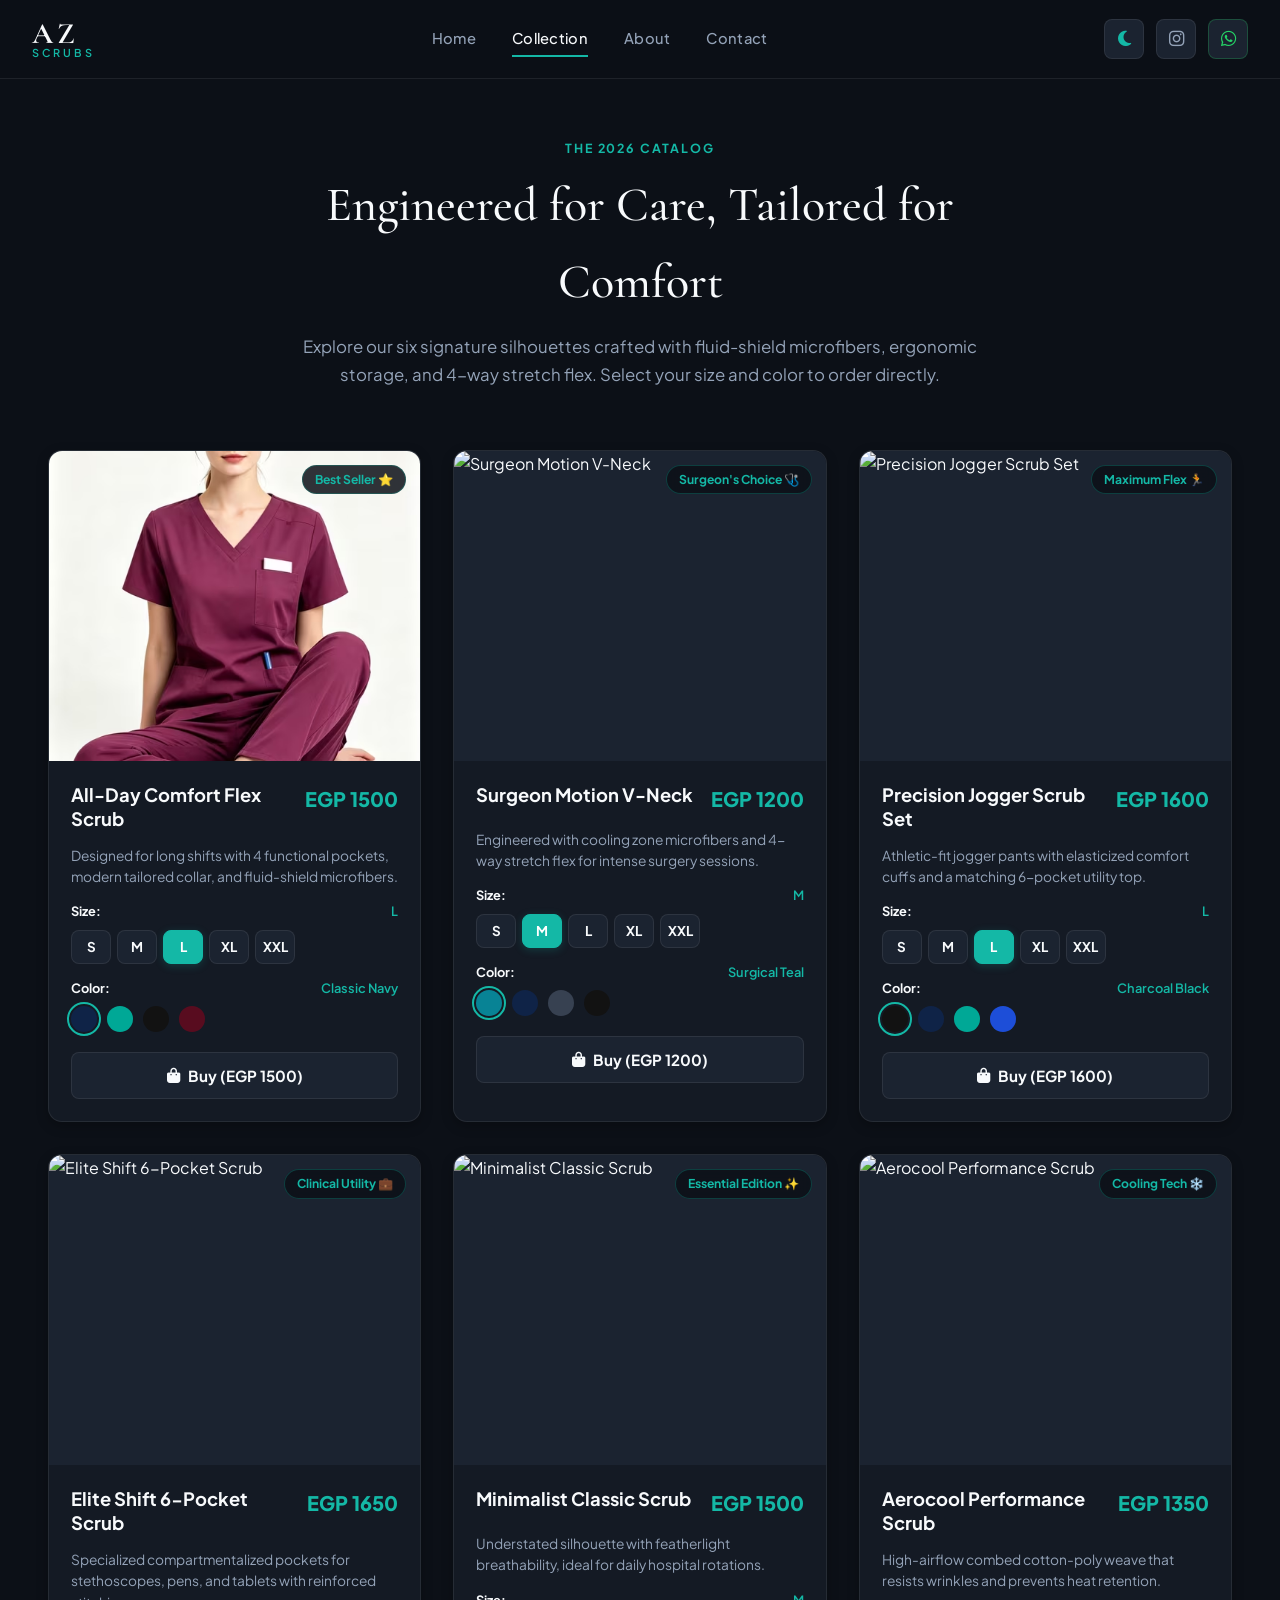
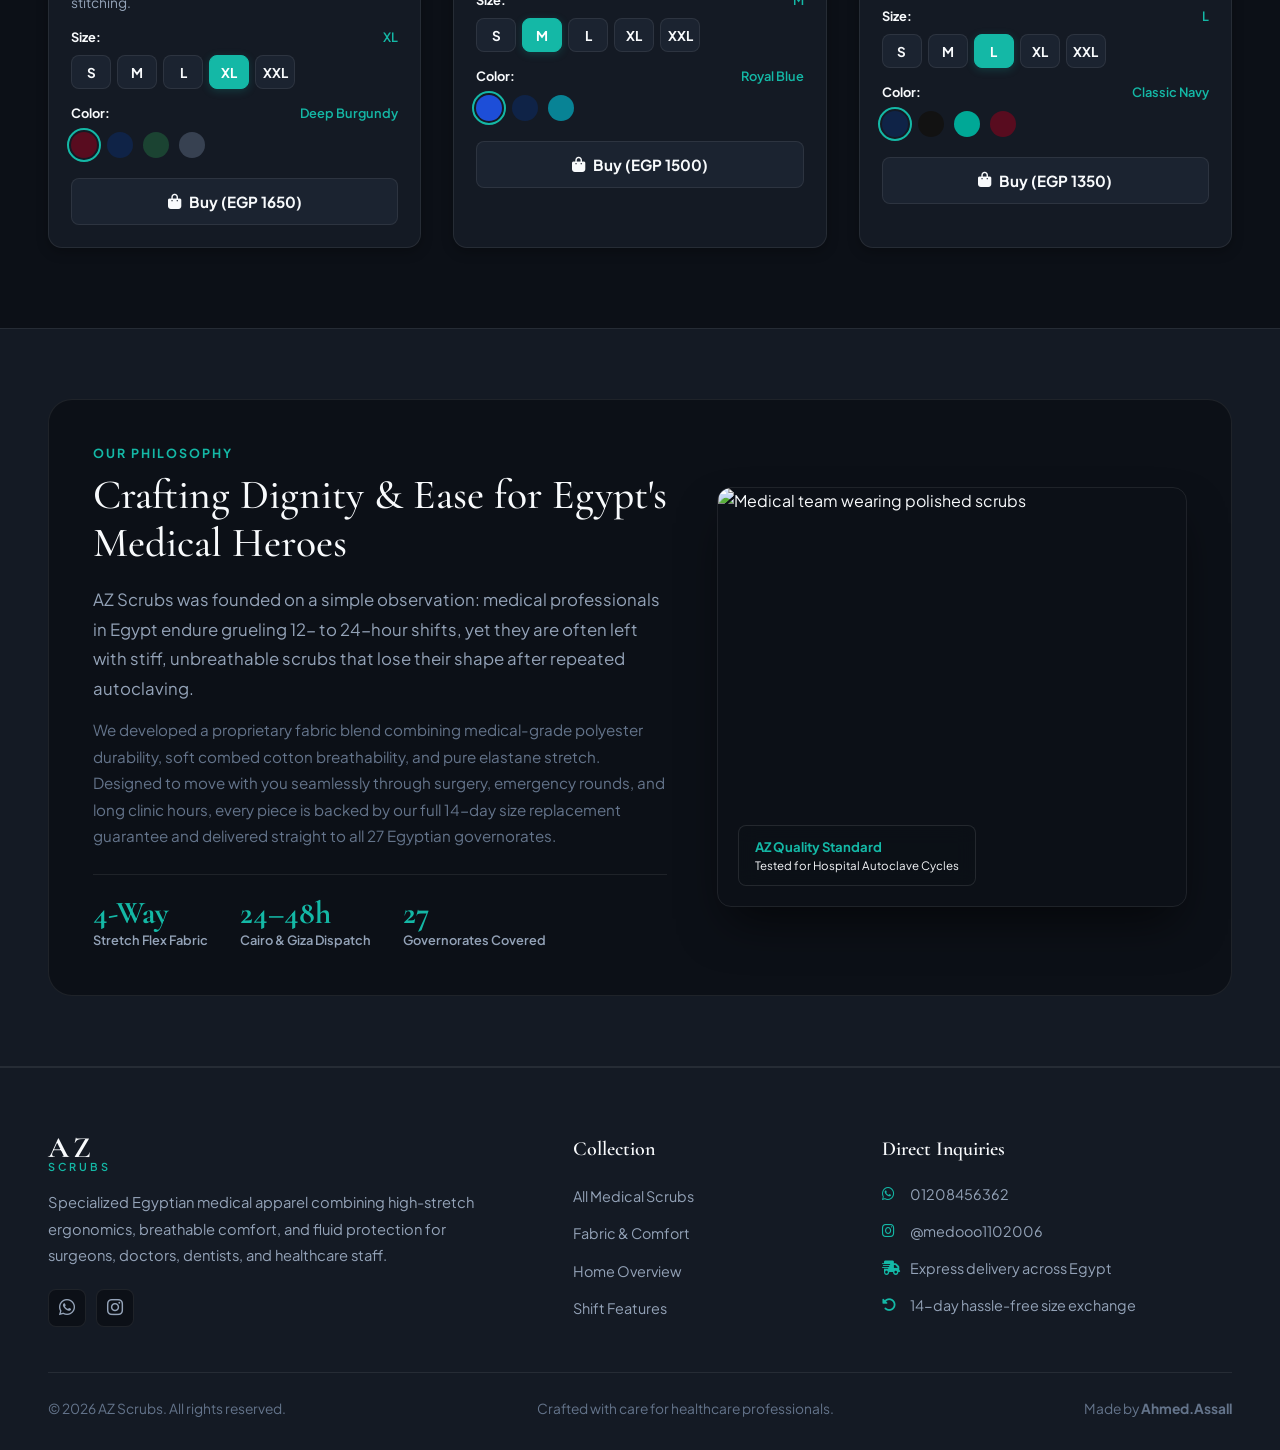
==== commit 907c27d9: "update" ====
--- a/shop.html
+++ b/shop.html
@@ -447,6 +447,9 @@
             <div class="footer-bottom">
                 <p class="copyright-text">&copy; 2026 AZ Scrubs. All rights reserved.</p>
                 <p class="footer-tagline">Crafted with care for healthcare professionals.</p>
+              <p>Made by <strong>Ahmed.Assall</strong></p>
+
+
             </div>
 
         </div>
